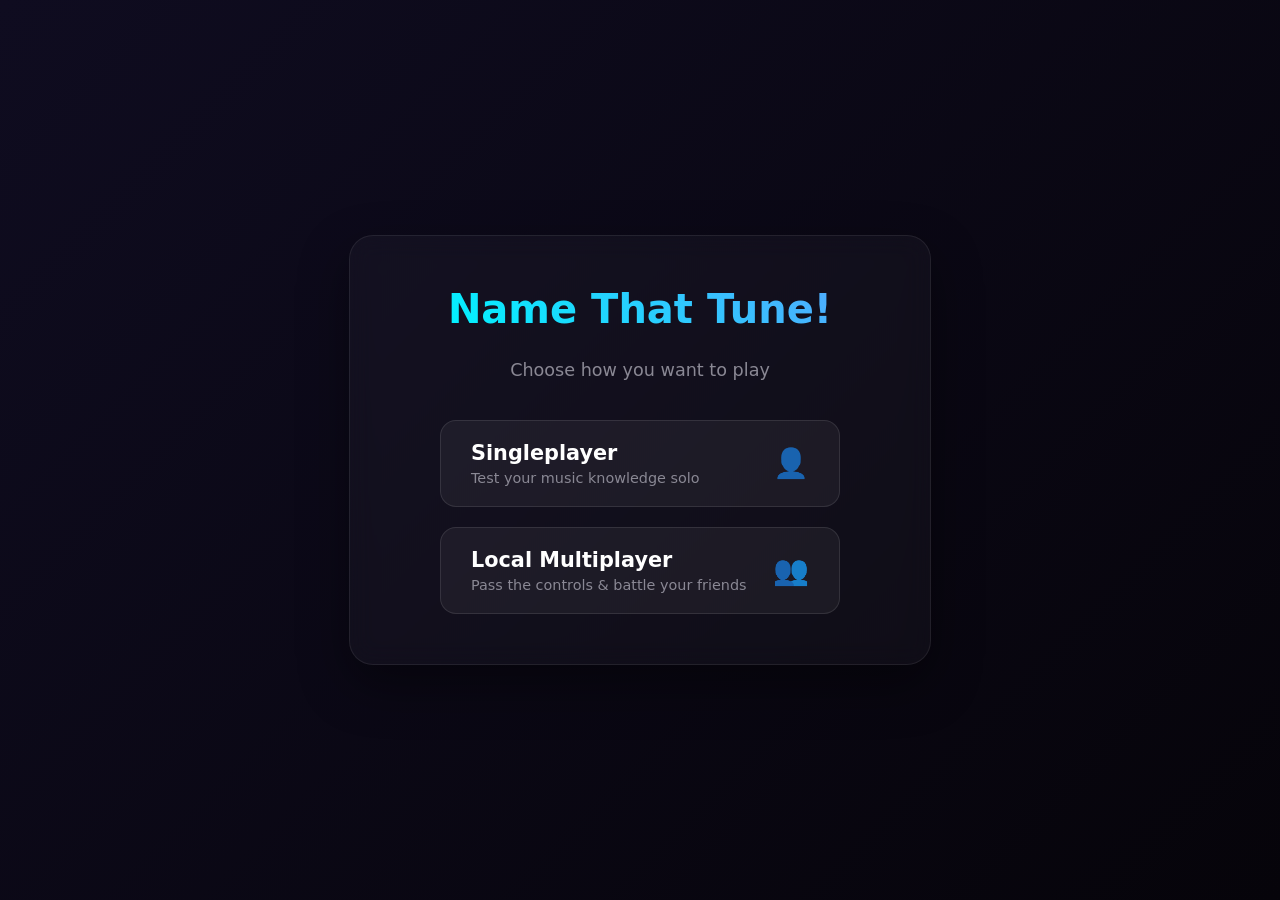
==== index.html @ 47966326 "Add files via upload" ====
<!DOCTYPE html>
<html lang="en">
<head>
    <meta charset="UTF-8">
    <meta name="viewport" content="width=device-width, initial-scale=1.0">
    <title>Song Guessing Game - Select Mode</title>
    <style>
        /* Modern, immersive dark-mode theme */
        body {
            font-family: 'Segoe UI', system-ui, -apple-system, sans-serif;
            background: linear-gradient(135deg, #0f0c20, #06040a);
            color: #ffffff;
            display: flex;
            justify-content: center; /* Centers horizontally */
            align-items: center;     /* Centers vertically */
            height: 100vh;
            margin: 0;
            overflow: hidden;
        }

        .container {
            text-align: center;
            background: rgba(255, 255, 255, 0.03);
            padding: 50px 40px;
            border-radius: 24px;
            border: 1px solid rgba(255, 255, 255, 0.08);
            box-shadow: 0 20px 50px rgba(0, 0, 0, 0.4);
            backdrop-filter: blur(12px);
            max-width: 500px;
            width: 90%;
            display: flex;
            flex-direction: column;
            align-items: center; /* Centers the title, subtitle, and grid inside the container */
        }

        h1 {
            font-size: 2.5rem;
            margin: 0 0 10px 0;
            background: linear-gradient(45deg, #00f2fe, #4facfe);
            background-clip: text;
            -webkit-background-clip: text;
            -webkit-text-fill-color: transparent;
            font-weight: 800;
        }

        .subtitle {
            color: #8a8894;
            font-size: 1.1rem;
            margin-bottom: 40px;
        }

        .menu-grid {
            display: flex;
            flex-direction: column;
            gap: 20px;
            width: 100%; /* Ensures buttons take up the proper width */
            max-width: 400px; /* Keeps the buttons from stretching too wide */
        }

        /* Large, interactive mode buttons */
        .mode-btn {
            display: flex;
            align-items: center;
            justify-content: space-between;
            text-decoration: none;
            color: #ffffff;
            background: rgba(255, 255, 255, 0.05);
            padding: 20px 30px;
            border-radius: 16px;
            border: 1px solid rgba(255, 255, 255, 0.1);
            transition: all 0.3s cubic-bezier(0.25, 0.8, 0.25, 1);
            text-align: left;
        }

        .mode-text h3 {
            margin: 0 0 5px 0;
            font-size: 1.3rem;
            font-weight: 600;
        }

        .mode-text p {
            margin: 0;
            font-size: 0.9rem;
            color: #8a8894;
        }

        .mode-icon {
            font-size: 1.8rem;
            opacity: 0.8;
            transition: transform 0.3s ease;
        }

        /* Hover states for Singleplayer (Blue glow) */
        .mode-btn.single:hover {
            background: rgba(79, 172, 254, 0.1);
            border-color: #4facfe;
            box-shadow: 0 0 20px rgba(79, 172, 254, 0.2);
            transform: translateY(-2px);
        }

        /* Hover states for Multiplayer (Purple/Pink glow) */
        .mode-btn.multi:hover {
            background: rgba(240, 46, 170, 0.1);
            border-color: #f02ea1;
            box-shadow: 0 0 20px rgba(240, 46, 170, 0.2);
            transform: translateY(-2px);
        }

        .mode-btn:hover .mode-icon {
            transform: scale(1.15);
            opacity: 1;
        }

        .mode-btn:active {
            transform: translateY(0);
        }
    </style>
</head>
<body>

    <div class="container">
        <h1>Name That Tune!</h1>
        <p class="subtitle">Choose how you want to play</p>
        
        <div class="menu-grid">
            <a href="single_player_game.html" class="mode-btn single">
                <div class="mode-text">
                    <h3>Singleplayer</h3>
                    <p>Test your music knowledge solo</p>
                </div>
                <div class="mode-icon">👤</div>
            </a>
            
            <a href="lyrics_game_multiplayer.html" class="mode-btn multi">
                <div class="mode-text">
                    <h3>Local Multiplayer</h3>
                    <p>Pass the controls & battle your friends</p>
                </div>
                <div class="mode-icon">👥</div>
            </a>
        </div>
    </div>

</body>
</html>
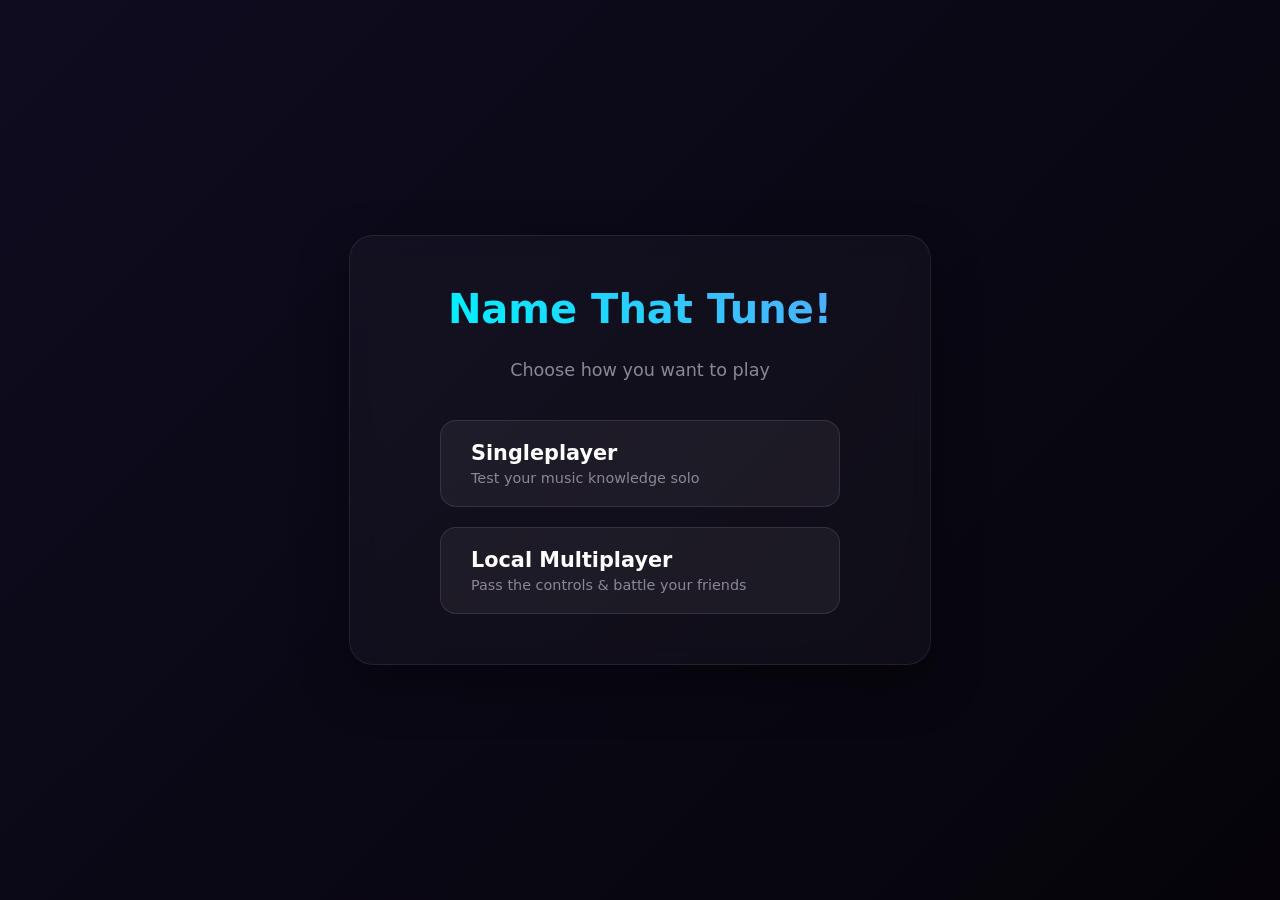
==== commit 22dbdbab: "Update index.html" ====
--- a/index.html
+++ b/index.html
@@ -4,117 +4,8 @@
     <meta charset="UTF-8">
     <meta name="viewport" content="width=device-width, initial-scale=1.0">
     <title>Song Guessing Game - Select Mode</title>
-    <style>
-        /* Modern, immersive dark-mode theme */
-        body {
-            font-family: 'Segoe UI', system-ui, -apple-system, sans-serif;
-            background: linear-gradient(135deg, #0f0c20, #06040a);
-            color: #ffffff;
-            display: flex;
-            justify-content: center; /* Centers horizontally */
-            align-items: center;     /* Centers vertically */
-            height: 100vh;
-            margin: 0;
-            overflow: hidden;
-        }
-
-        .container {
-            text-align: center;
-            background: rgba(255, 255, 255, 0.03);
-            padding: 50px 40px;
-            border-radius: 24px;
-            border: 1px solid rgba(255, 255, 255, 0.08);
-            box-shadow: 0 20px 50px rgba(0, 0, 0, 0.4);
-            backdrop-filter: blur(12px);
-            max-width: 500px;
-            width: 90%;
-            display: flex;
-            flex-direction: column;
-            align-items: center; /* Centers the title, subtitle, and grid inside the container */
-        }
-
-        h1 {
-            font-size: 2.5rem;
-            margin: 0 0 10px 0;
-            background: linear-gradient(45deg, #00f2fe, #4facfe);
-            background-clip: text;
-            -webkit-background-clip: text;
-            -webkit-text-fill-color: transparent;
-            font-weight: 800;
-        }
-
-        .subtitle {
-            color: #8a8894;
-            font-size: 1.1rem;
-            margin-bottom: 40px;
-        }
-
-        .menu-grid {
-            display: flex;
-            flex-direction: column;
-            gap: 20px;
-            width: 100%; /* Ensures buttons take up the proper width */
-            max-width: 400px; /* Keeps the buttons from stretching too wide */
-        }
-
-        /* Large, interactive mode buttons */
-        .mode-btn {
-            display: flex;
-            align-items: center;
-            justify-content: space-between;
-            text-decoration: none;
-            color: #ffffff;
-            background: rgba(255, 255, 255, 0.05);
-            padding: 20px 30px;
-            border-radius: 16px;
-            border: 1px solid rgba(255, 255, 255, 0.1);
-            transition: all 0.3s cubic-bezier(0.25, 0.8, 0.25, 1);
-            text-align: left;
-        }
-
-        .mode-text h3 {
-            margin: 0 0 5px 0;
-            font-size: 1.3rem;
-            font-weight: 600;
-        }
-
-        .mode-text p {
-            margin: 0;
-            font-size: 0.9rem;
-            color: #8a8894;
-        }
-
-        .mode-icon {
-            font-size: 1.8rem;
-            opacity: 0.8;
-            transition: transform 0.3s ease;
-        }
-
-        /* Hover states for Singleplayer (Blue glow) */
-        .mode-btn.single:hover {
-            background: rgba(79, 172, 254, 0.1);
-            border-color: #4facfe;
-            box-shadow: 0 0 20px rgba(79, 172, 254, 0.2);
-            transform: translateY(-2px);
-        }
-
-        /* Hover states for Multiplayer (Purple/Pink glow) */
-        .mode-btn.multi:hover {
-            background: rgba(240, 46, 170, 0.1);
-            border-color: #f02ea1;
-            box-shadow: 0 0 20px rgba(240, 46, 170, 0.2);
-            transform: translateY(-2px);
-        }
-
-        .mode-btn:hover .mode-icon {
-            transform: scale(1.15);
-            opacity: 1;
-        }
-
-        .mode-btn:active {
-            transform: translateY(0);
-        }
-    </style>
+    <link rel="stylesheet" href="landingstyle.css">
+    <script src="landingscript.js" defer></script>
 </head>
 <body>
 
@@ -128,7 +19,7 @@
                     <h3>Singleplayer</h3>
                     <p>Test your music knowledge solo</p>
                 </div>
-                <div class="mode-icon">👤</div>
+                <div class="mode-icon"></div>
             </a>
             
             <a href="lyrics_game_multiplayer.html" class="mode-btn multi">
@@ -136,10 +27,10 @@
                     <h3>Local Multiplayer</h3>
                     <p>Pass the controls & battle your friends</p>
                 </div>
-                <div class="mode-icon">👥</div>
+                <div class="mode-icon"></div>
             </a>
         </div>
     </div>
 
 </body>
-</html>+</html>
--- a/landingstyle.css
+++ b/landingstyle.css
@@ -0,0 +1,108 @@
+body {
+            font-family: 'Segoe UI', system-ui, -apple-system, sans-serif;
+            background: linear-gradient(135deg, #0f0c20, #06040a);
+            color: #ffffff;
+            display: flex;
+            justify-content: center; /* Centers horizontally */
+            align-items: center;     /* Centers vertically */
+            height: 100vh;
+            margin: 0;
+            overflow: hidden;
+        }
+
+        .container {
+            text-align: center;
+            background: rgba(255, 255, 255, 0.03);
+            padding: 50px 40px;
+            border-radius: 24px;
+            border: 1px solid rgba(255, 255, 255, 0.08);
+            box-shadow: 0 20px 50px rgba(0, 0, 0, 0.4);
+            backdrop-filter: blur(12px);
+            max-width: 500px;
+            width: 90%;
+            display: flex;
+            flex-direction: column;
+            align-items: center; /* Centers the title, subtitle, and grid inside the container */
+        }
+
+        h1 {
+            font-size: 2.5rem;
+            margin: 0 0 10px 0;
+            background: linear-gradient(45deg, #00f2fe, #4facfe);
+            background-clip: text;
+            -webkit-background-clip: text;
+            -webkit-text-fill-color: transparent;
+            font-weight: 800;
+        }
+
+        .subtitle {
+            color: #8a8894;
+            font-size: 1.1rem;
+            margin-bottom: 40px;
+        }
+
+        .menu-grid {
+            display: flex;
+            flex-direction: column;
+            gap: 20px;
+            width: 100%; /* Ensures buttons take up the proper width */
+            max-width: 400px; /* Keeps the buttons from stretching too wide */
+        }
+
+        /* Large, interactive mode buttons */
+        .mode-btn {
+            display: flex;
+            align-items: center;
+            justify-content: space-between;
+            text-decoration: none;
+            color: #ffffff;
+            background: rgba(255, 255, 255, 0.05);
+            padding: 20px 30px;
+            border-radius: 16px;
+            border: 1px solid rgba(255, 255, 255, 0.1);
+            transition: all 0.3s cubic-bezier(0.25, 0.8, 0.25, 1);
+            text-align: left;
+        }
+
+        .mode-text h3 {
+            margin: 0 0 5px 0;
+            font-size: 1.3rem;
+            font-weight: 600;
+        }
+
+        .mode-text p {
+            margin: 0;
+            font-size: 0.9rem;
+            color: #8a8894;
+        }
+
+        .mode-icon {
+            font-size: 1.8rem;
+            opacity: 0.8;
+            transition: transform 0.3s ease;
+        }
+
+        /* Hover states for Singleplayer (Blue glow) */
+        .mode-btn.single:hover {
+            background: rgba(79, 172, 254, 0.1);
+            border-color: #4facfe;
+            box-shadow: 0 0 20px rgba(79, 172, 254, 0.2);
+            transform: translateY(-2px);
+        }
+
+        /* Hover states for Multiplayer (Purple/Pink glow) */
+        .mode-btn.multi:hover {
+            background: rgba(240, 46, 170, 0.1);
+            border-color: #f02ea1;
+            box-shadow: 0 0 20px rgba(240, 46, 170, 0.2);
+            transform: translateY(-2px);
+        }
+
+        .mode-btn:hover .mode-icon {
+            transform: scale(1.15);
+            opacity: 1;
+        }
+
+        .mode-btn:active {
+            transform: translateY(0);
+        }
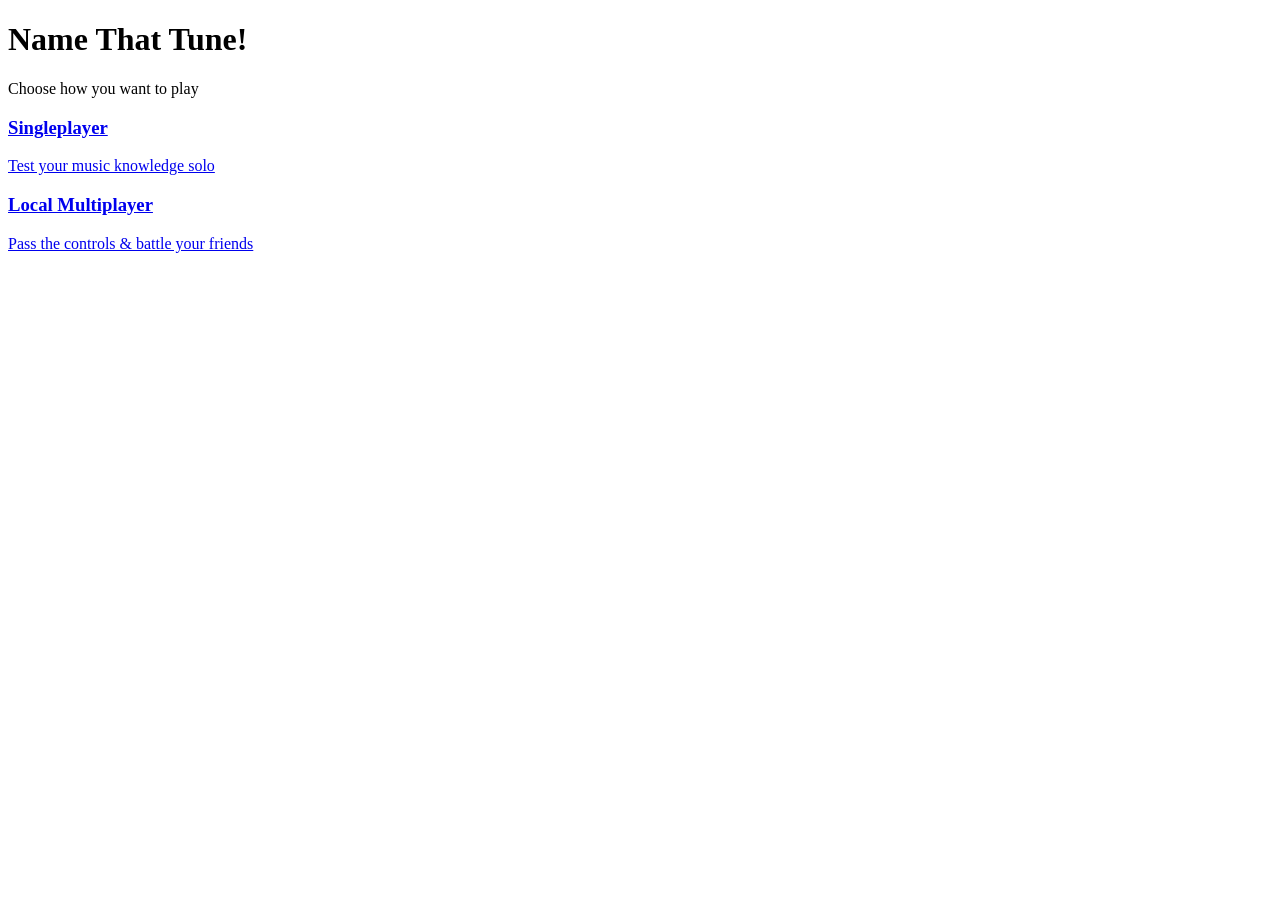
==== commit 465c3bf0: "Update index.html" ====
--- a/index.html
+++ b/index.html
@@ -1,18 +1,15 @@
 <!DOCTYPE html>
-<html lang="en">
 <head>
-    <meta charset="UTF-8">
-    <meta name="viewport" content="width=device-width, initial-scale=1.0">
     <title>Song Guessing Game - Select Mode</title>
-    <link rel="stylesheet" href="landingstyle.css">
+    <!--linking js and html-->
+    <!--<link rel="stylesheet" href="landingstyle.css">-->
     <script src="landingscript.js" defer></script>
 </head>
 <body>
-
+    <!--where important buttons are contained-->
     <div class="container">
         <h1>Name That Tune!</h1>
         <p class="subtitle">Choose how you want to play</p>
-        
         <div class="menu-grid">
             <a href="single_player_game.html" class="mode-btn single">
                 <div class="mode-text">
@@ -21,7 +18,6 @@
                 </div>
                 <div class="mode-icon"></div>
             </a>
-            
             <a href="lyrics_game_multiplayer.html" class="mode-btn multi">
                 <div class="mode-text">
                     <h3>Local Multiplayer</h3>
@@ -31,6 +27,5 @@
             </a>
         </div>
     </div>
-
 </body>
 </html>
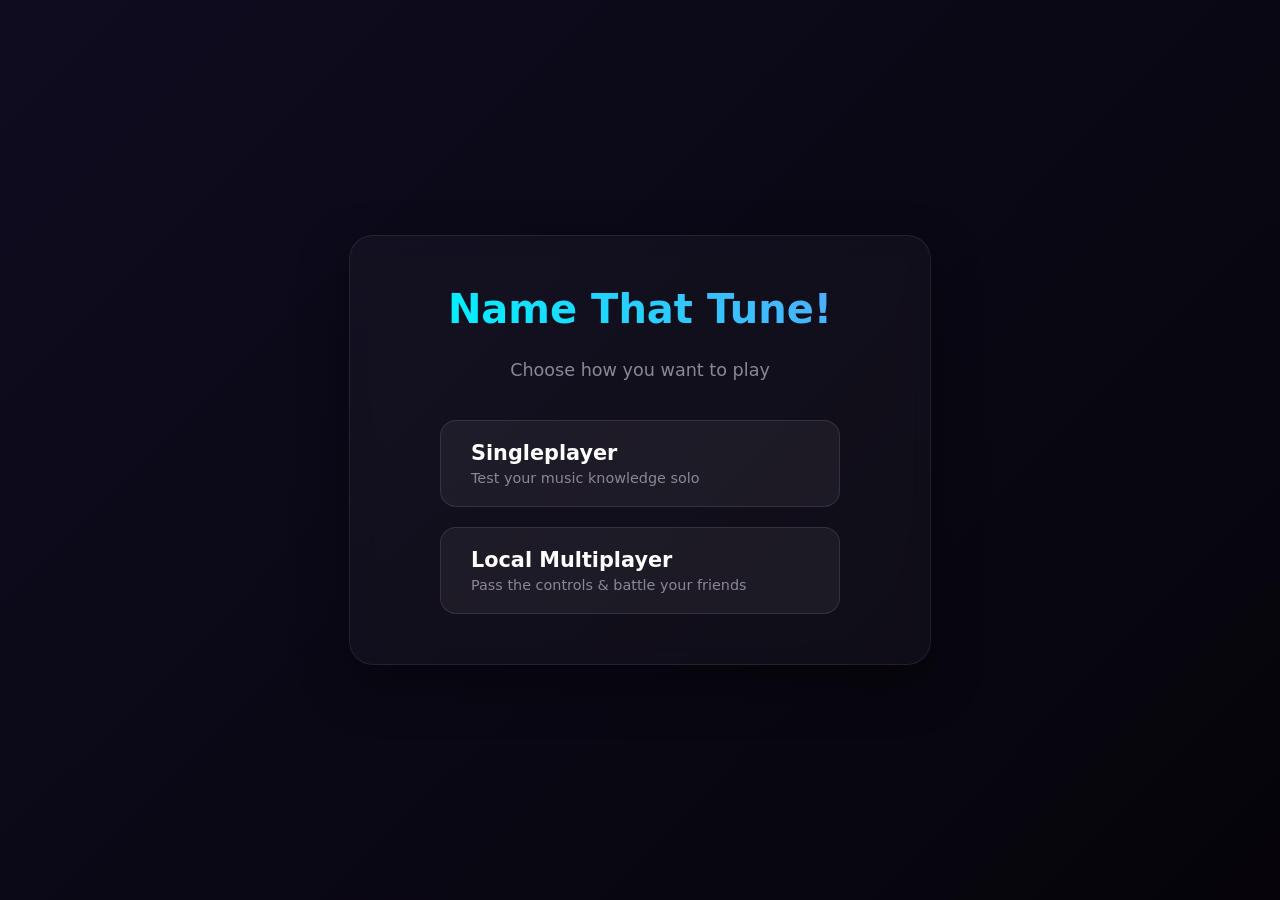
==== commit 2ff063f7: "Update index.html" ====
--- a/index.html
+++ b/index.html
@@ -2,7 +2,7 @@
 <head>
     <title>Song Guessing Game - Select Mode</title>
     <!--linking js and html-->
-    <!--<link rel="stylesheet" href="landingstyle.css">-->
+    <link rel="stylesheet" href="landingstyle.css">
     <script src="landingscript.js" defer></script>
 </head>
 <body>
